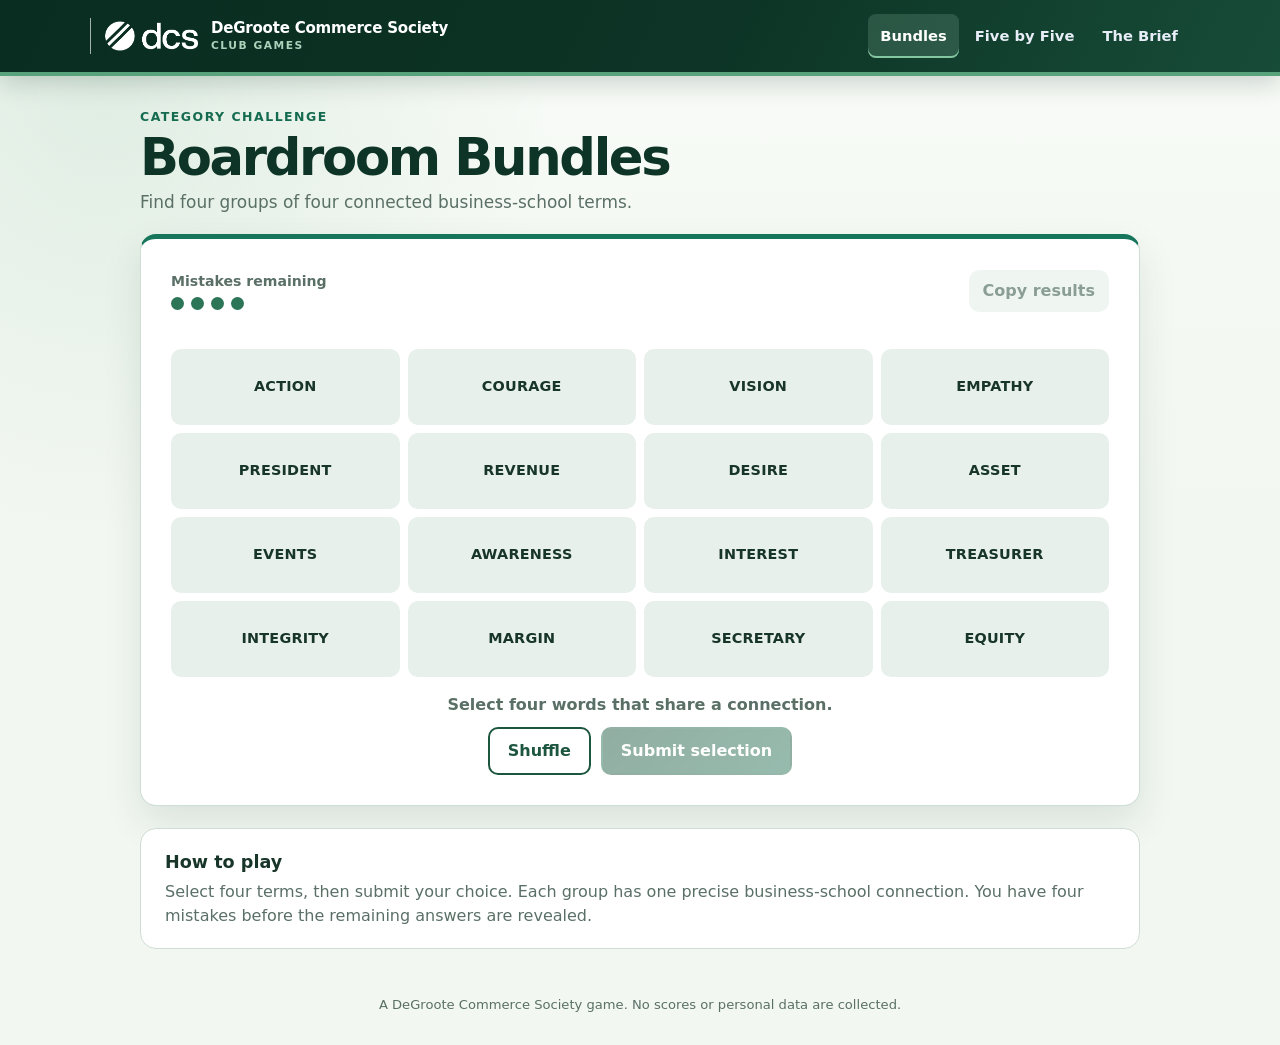
==== connections.html @ b082d0bd "whole app" ====
<!doctype html>
<html lang="en">
<head>
  <meta charset="utf-8">
  <meta name="viewport" content="width=device-width, initial-scale=1">
  <meta name="description" content="Boardroom Bundles, a business-themed category matching game from the DeGroote Commerce Society.">
  <title>Boardroom Bundles | DeGroote Commerce Society</title>
  <link rel="stylesheet" href="css/styles.css">
  <script src="js/shared.js" defer></script>
  <script src="js/connections.js" defer></script>
</head>
<body>
  <a class="skip-link" href="#game">Skip to game</a>
  <header class="site-header">
    <div class="header-inner">
      <a class="brand" href="connections.html" aria-label="DeGroote Commerce Society Games home">
        <img class="brand-logo" src="dcslogo1.png" alt="" width="147" height="50">
        <span class="brand-copy"><strong>DeGroote Commerce Society</strong><small>Club Games</small></span>
      </a>
      <nav aria-label="Game navigation">
        <a href="connections.html" aria-current="page">Bundles</a>
        <a href="word-game.html">Five by Five</a>
        <a href="crossword.html">The Brief</a>
      </nav>
    </div>
  </header>

  <main class="page-shell" id="game">
    <section class="game-heading">
      <p class="eyebrow">Category challenge</p>
      <h1>Boardroom Bundles</h1>
      <p>Find four groups of four connected business-school terms.</p>
    </section>

    <section class="game-card connections-game" aria-labelledby="connections-title">
      <div class="game-toolbar">
        <div>
          <h2 id="connections-title" class="sr-only">Boardroom Bundles game</h2>
          <p class="status-label">Mistakes remaining</p>
          <div id="mistakes" class="mistake-dots" aria-label="Four mistakes remaining"></div>
        </div>
        <button id="copy-results" class="button button-quiet" type="button" disabled>Copy results</button>
      </div>

      <div id="solved-groups" class="solved-groups" aria-label="Solved categories"></div>
      <div id="word-grid" class="word-grid" aria-label="Select four related words"></div>
      <p id="game-message" class="game-message" role="status" aria-live="polite">Select four words that share a connection.</p>

      <div class="button-row">
        <button id="shuffle" class="button button-secondary" type="button">Shuffle</button>
        <button id="submit" class="button button-primary" type="button" disabled>Submit selection</button>
      </div>
    </section>

    <section class="instructions" aria-labelledby="how-to-play">
      <h2 id="how-to-play">How to play</h2>
      <p>Select four terms, then submit your choice. Each group has one precise business-school connection. You have four mistakes before the remaining answers are revealed.</p>
    </section>
  </main>

  <footer><p>A DeGroote Commerce Society game. No scores or personal data are collected.</p></footer>
</body>
</html>
---- css/styles.css ----
:root {
  --ink: #18352a;
  --muted: #5a7067;
  --paper: #ffffff;
  --canvas: #f2f7f1;
  --navy: #1d563f;
  --navy-dark: #0d3426;
  --teal: #16755a;
  --gold: #d8ad4a;
  --coral: #b45745;
  --violet: #47725e;
  --line: #cfded5;
  --soft: #e7f0ea;
  --focus: #f3c969;
  --correct: #23704f;
  --present: #9a6800;
  --absent: #5b6963;
  --danger: #a83232;
  --radius: 16px;
  --shadow: 0 16px 38px rgb(13 52 38 / 10%);
}

* { box-sizing: border-box; }

html { color-scheme: light; }

body {
  margin: 0;
  min-width: 320px;
  color: var(--ink);
  background:
    radial-gradient(circle at 8% 8%, rgb(196 222 204 / 45%), transparent 28rem),
    linear-gradient(180deg, #f8fbf7 0, var(--canvas) 32rem);
  font-family: Inter, ui-sans-serif, system-ui, -apple-system, BlinkMacSystemFont, "Segoe UI", sans-serif;
  line-height: 1.5;
}

button, input { font: inherit; }

button { touch-action: manipulation; }

a { color: inherit; }

.skip-link {
  position: fixed;
  z-index: 100;
  top: 8px;
  left: 8px;
  padding: 10px 14px;
  transform: translateY(-150%);
  border-radius: 8px;
  color: white;
  background: var(--navy);
}

.skip-link:focus { transform: none; }

:focus-visible {
  outline: 3px solid var(--focus);
  outline-offset: 3px;
}

.site-header {
  color: white;
  background: linear-gradient(115deg, #092d20, var(--navy-dark) 56%, #174c38);
  border-bottom: 4px solid #58a27c;
  box-shadow: 0 6px 24px rgb(8 40 29 / 20%);
}

.header-inner {
  width: min(1100px, calc(100% - 32px));
  min-height: 72px;
  margin: auto;
  display: flex;
  align-items: center;
  justify-content: space-between;
  gap: 24px;
}

.brand {
  display: flex;
  align-items: center;
  gap: 13px;
  font-weight: 800;
  text-decoration: none;
  letter-spacing: -.02em;
}

.brand-logo {
  width: 108px;
  height: auto;
  display: block;
  filter: invert(1);
}

.brand-copy {
  display: grid;
  line-height: 1.08;
}

.brand-copy strong {
  font-size: .94rem;
  letter-spacing: -.015em;
}

.brand-copy small {
  margin-top: 4px;
  color: #abd2bb;
  font-size: .67rem;
  font-weight: 800;
  letter-spacing: .14em;
  text-transform: uppercase;
}

nav { display: flex; gap: 4px; }

nav a {
  min-height: 44px;
  padding: 10px 12px;
  border-radius: 8px;
  display: flex;
  align-items: center;
  color: #e8eef8;
  font-size: .92rem;
  font-weight: 700;
  text-decoration: none;
}

nav a:hover, nav a[aria-current="page"] { color: white; background: rgb(185 226 202 / 16%); }
nav a[aria-current="page"] { box-shadow: inset 0 -2px 0 #83c69f; }

.page-shell { width: min(1000px, calc(100% - 32px)); margin: 0 auto; }

.game-heading { padding: 32px 0 18px; }

.eyebrow {
  margin: 0 0 4px;
  color: #146b50;
  font-size: .78rem;
  font-weight: 850;
  letter-spacing: .12em;
  text-transform: uppercase;
}

h1, h2, h3, p { margin-top: 0; }

h1 { margin-bottom: 6px; font-size: clamp(2rem, 6vw, 3.2rem); line-height: 1.05; letter-spacing: -.045em; }
h1 { color: var(--navy-dark); }
.game-heading p:last-child { margin: 0; color: var(--muted); font-size: 1.06rem; }

.game-card, .instructions {
  border: 1px solid var(--line);
  border-radius: var(--radius);
  background: var(--paper);
  box-shadow: var(--shadow);
}

.game-card { padding: clamp(16px, 4vw, 30px); }
.game-card { border-top: 5px solid var(--teal); }

.instructions { margin: 22px 0 36px; padding: 20px 24px; box-shadow: none; }
.instructions h2 { margin-bottom: 5px; font-size: 1.1rem; }
.instructions p { margin: 0; color: var(--muted); }

.game-toolbar { min-height: 44px; display: flex; align-items: center; justify-content: space-between; gap: 16px; }
.status-label { margin: 0; color: var(--muted); font-size: .88rem; font-weight: 750; }
.game-message { min-height: 24px; margin: 16px 0 10px; text-align: center; color: var(--muted); font-weight: 700; }
.game-message.is-error { color: var(--danger); }
.game-message.is-success { color: var(--correct); }

.button-row { display: flex; flex-wrap: wrap; justify-content: center; gap: 10px; }
.button {
  min-height: 46px;
  padding: 10px 18px;
  border: 2px solid transparent;
  border-radius: 10px;
  cursor: pointer;
  font-weight: 800;
}
.button-primary { color: white; background: linear-gradient(135deg, var(--navy), #267357); }
.button-primary:hover { background: var(--navy-dark); }
.button-secondary { color: var(--navy); border-color: var(--navy); background: white; }
.button-secondary:hover { background: var(--soft); }
.button-quiet { min-height: 40px; padding: 7px 12px; color: var(--navy-dark); background: #dfede4; }
.button:disabled { cursor: not-allowed; opacity: .48; }

.mistake-dots { display: flex; gap: 7px; margin-top: 5px; }
.mistake-dot { width: 13px; height: 13px; border-radius: 50%; background: #2c7657; }
.mistake-dot.used { border: 2px solid var(--line); background: transparent; }

.word-grid { display: grid; grid-template-columns: repeat(4, 1fr); gap: 8px; margin-top: 18px; }
.word-tile {
  min-width: 0;
  min-height: 76px;
  padding: 8px 5px;
  border: 2px solid transparent;
  border-radius: 10px;
  color: var(--ink);
  background: var(--soft);
  overflow-wrap: anywhere;
  cursor: pointer;
  font-size: clamp(.68rem, 2.1vw, .9rem);
  font-weight: 850;
  letter-spacing: .015em;
  line-height: 1.1;
  text-transform: uppercase;
}
.word-tile:hover { border-color: #aab5c7; }
.word-tile[aria-pressed="true"] { color: white; border-color: var(--navy-dark); background: linear-gradient(145deg, #174b37, #246b50); }
.solved-groups { display: grid; gap: 8px; margin-top: 18px; }
.solved-group { padding: 12px; border-radius: 10px; text-align: center; color: #101828; }
.solved-group h3 { margin: 0 0 2px; font-size: .98rem; }
.solved-group p { margin: 0; font-size: .8rem; font-weight: 750; text-transform: uppercase; }
.group-0 { background: #cde8d5; border-left: 6px solid #1f6849; }
.group-1 { background: #b9dfd5; border-left: 6px solid #0f6d61; }
.group-2 { background: #dce7be; border-left: 6px solid #647a24; }
.group-3 { background: #a9d0b8; border-left: 6px solid #315d40; }

.guess-grid { display: grid; gap: 6px; width: min(350px, 100%); margin: 14px auto; }
.guess-row { display: grid; grid-template-columns: repeat(5, 1fr); gap: 6px; }
.letter-tile {
  aspect-ratio: 1;
  display: grid;
  place-items: center;
  border: 2px solid #bac3d1;
  border-radius: 7px;
  font-size: clamp(1.25rem, 6vw, 1.8rem);
  font-weight: 850;
  text-transform: uppercase;
}
.letter-tile.filled { border-color: var(--navy); }
.letter-tile.correct, .key.correct { color: white; border-color: var(--correct); background: var(--correct); }
.letter-tile.present, .key.present { color: white; border-color: var(--present); background: var(--present); }
.letter-tile.absent, .key.absent { color: white; border-color: var(--absent); background: var(--absent); }
.letter-tile::after { font-size: 0; }
.letter-tile.correct::after { content: "right place"; }
.letter-tile.present::after { content: "wrong place"; }
.letter-tile.absent::after { content: "not in word"; }

.keyboard { display: grid; gap: 6px; max-width: 560px; margin: 18px auto 0; }
.keyboard-row { display: flex; justify-content: center; gap: 5px; }
.key {
  height: 50px;
  min-width: 0;
  flex: 1;
  padding: 0 3px;
  border: 0;
  border-radius: 6px;
  color: var(--ink);
  background: #dce8e0;
  cursor: pointer;
  font-size: clamp(.72rem, 2.5vw, .9rem);
  font-weight: 850;
}
.key.wide { flex: 1.6; font-size: .7rem; }

.active-clue { margin-bottom: 18px; padding: 12px 14px; border-left: 5px solid var(--teal); background: #e3f1e8; font-weight: 750; }
.crossword-layout { display: grid; grid-template-columns: minmax(300px, 480px) minmax(230px, 1fr); gap: 28px; align-items: start; }
.crossword-grid { display: grid; grid-template-columns: repeat(7, 1fr); border: 2px solid var(--navy-dark); background: var(--navy-dark); gap: 1px; }
.crossword-cell {
  position: relative;
  aspect-ratio: 1;
  min-width: 0;
  padding: 0;
  border: 0;
  border-radius: 0;
  display: grid;
  place-items: center;
  color: var(--ink);
  background: white;
  cursor: pointer;
  font-size: clamp(1rem, 5vw, 1.8rem);
  font-weight: 800;
  text-transform: uppercase;
}
.crossword-cell.block { background: var(--navy-dark); cursor: default; }
.crossword-cell.in-word { background: #d8ecdf; }
.crossword-cell.active { background: #f3d27e; }
.crossword-cell.incorrect { color: var(--danger); background: #fbe2df; }
.crossword-cell.revealed { color: #4d6e55; }
.cell-number { position: absolute; top: 1px; left: 3px; font-size: clamp(.46rem, 1.5vw, .66rem); font-weight: 800; line-height: 1; }
.clue-panel { display: grid; grid-template-columns: 1fr 1fr; gap: 20px; }
.clue-panel h3 { margin-bottom: 7px; padding-bottom: 5px; border-bottom: 2px solid var(--teal); }
.clue-list { margin: 0; padding-left: 30px; }
.clue-list li { margin-bottom: 8px; padding: 4px; border-radius: 5px; cursor: pointer; }
.clue-list li.active { background: #d8ecdf; font-weight: 750; }

footer { padding: 10px 16px 30px; text-align: center; color: var(--muted); font-size: .82rem; }
footer p { margin: 0; }
.sr-only { position: absolute; width: 1px; height: 1px; padding: 0; margin: -1px; overflow: hidden; clip: rect(0, 0, 0, 0); white-space: nowrap; border: 0; }

@media (max-width: 720px) {
  .header-inner { min-height: auto; padding: 12px 0; flex-direction: column; gap: 8px; }
  nav { width: 100%; justify-content: center; }
  nav a { padding: 8px 9px; font-size: .8rem; }
  .game-heading { padding-top: 24px; }
  .crossword-layout { grid-template-columns: 1fr; }
  .clue-panel { grid-template-columns: 1fr 1fr; }
}

@media (max-width: 440px) {
  .page-shell { width: min(100% - 20px, 1000px); }
  .brand-logo { width: 82px; }
  .brand-copy strong { font-size: .78rem; }
  .brand-copy small { font-size: .58rem; }
  .game-card { border-radius: 12px; }
  .word-grid { gap: 5px; }
  .word-tile { min-height: 64px; font-size: .62rem; }
  .clue-panel { grid-template-columns: 1fr; }
  .crossword-cell { font-size: 1.15rem; }
  .button-row .button { flex: 1 1 auto; }
}

@media (prefers-reduced-motion: reduce) {
  *, *::before, *::after { scroll-behavior: auto !important; transition: none !important; }
}
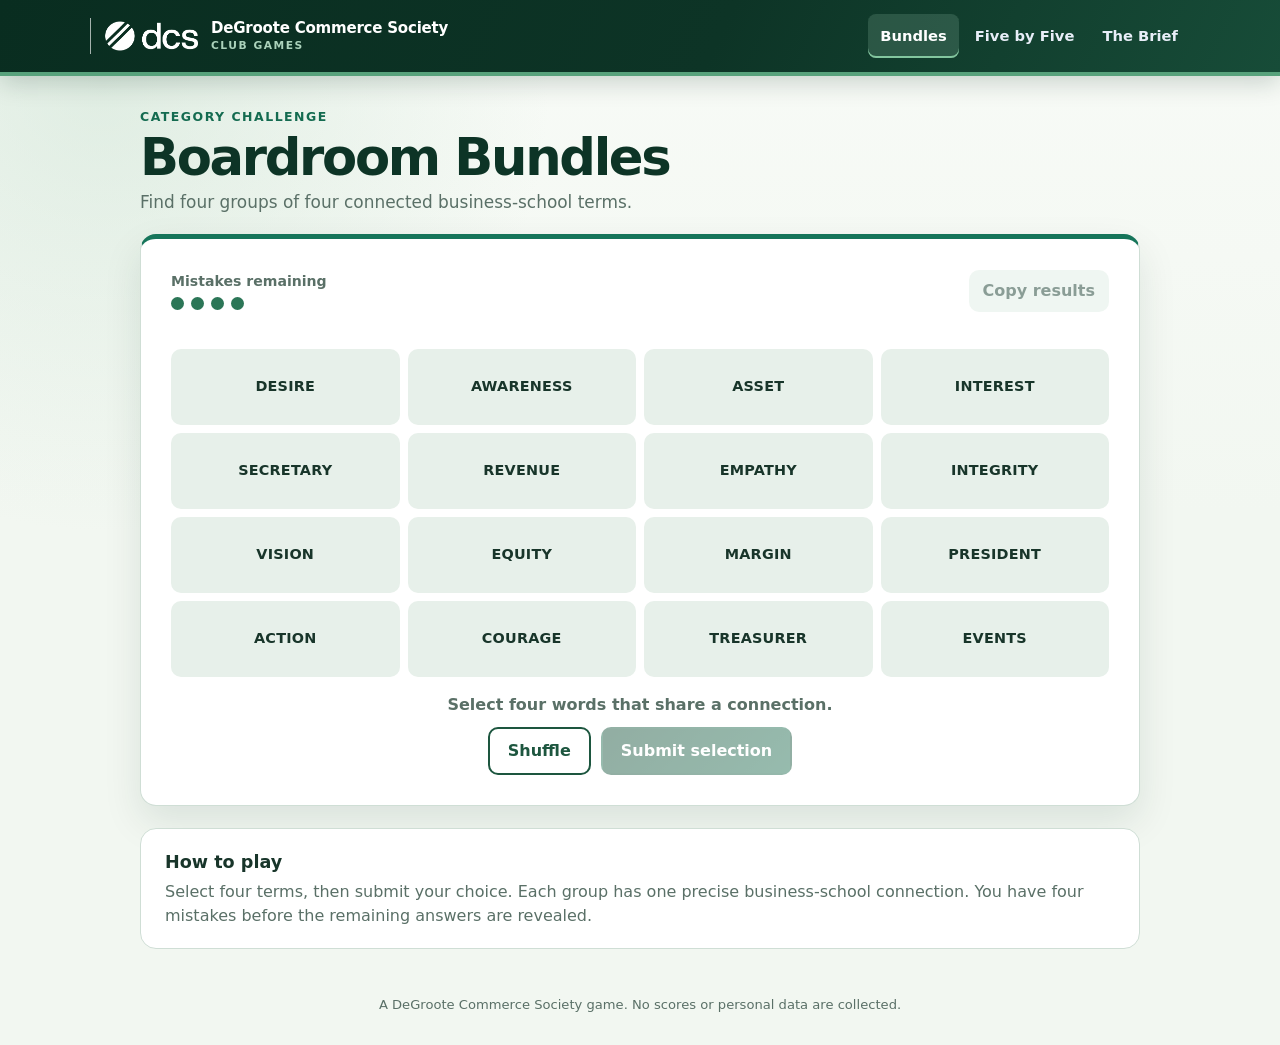
==== commit 650532cc: "fixed hierarchy" ====
--- a/connections.html
+++ b/connections.html
@@ -13,8 +13,8 @@
   <a class="skip-link" href="#game">Skip to game</a>
   <header class="site-header">
     <div class="header-inner">
-      <a class="brand" href="connections.html" aria-label="DeGroote Commerce Society Games home">
-        <img class="brand-logo" src="dcslogo1.png" alt="" width="147" height="50">
+      <a class="brand" href="index.html" aria-label="DeGroote Commerce Society Games home">
+        <img class="brand-logo" src="assets/images/dcs-logo.png" alt="" width="147" height="50">
         <span class="brand-copy"><strong>DeGroote Commerce Society</strong><small>Club Games</small></span>
       </a>
       <nav aria-label="Game navigation">
--- a/css/styles.css
+++ b/css/styles.css
@@ -162,6 +162,40 @@
 .instructions h2 { margin-bottom: 5px; font-size: 1.1rem; }
 .instructions p { margin: 0; color: var(--muted); }
 
+.landing { padding-bottom: 28px; }
+
+.landing-hero {
+  max-width: 720px;
+  padding: clamp(44px, 8vw, 86px) 0 30px;
+}
+
+.landing-hero h1 { font-size: clamp(2.7rem, 8vw, 5.2rem); }
+.landing-hero > p:last-child { max-width: 640px; margin: 16px 0 0; color: var(--muted); font-size: clamp(1rem, 2.5vw, 1.2rem); }
+
+.game-menu { display: grid; grid-template-columns: repeat(3, 1fr); gap: 16px; }
+
+.game-menu-card {
+  min-height: 280px;
+  padding: 24px;
+  border: 1px solid var(--line);
+  border-top: 5px solid var(--teal);
+  border-radius: var(--radius);
+  display: flex;
+  flex-direction: column;
+  color: var(--ink);
+  background: var(--paper);
+  box-shadow: var(--shadow);
+  text-decoration: none;
+}
+
+.game-menu-card:hover { border-top-color: var(--focus); transform: translateY(-2px); }
+.game-menu-card:focus-visible { outline-offset: 5px; }
+.game-number { color: #77a58e; font-size: .82rem; font-weight: 850; letter-spacing: .14em; }
+.game-type { margin: 28px 0 5px; color: var(--teal); font-size: .72rem; font-weight: 850; letter-spacing: .1em; text-transform: uppercase; }
+.game-menu-card h2 { margin-bottom: 9px; color: var(--navy-dark); font-size: 1.45rem; letter-spacing: -.025em; }
+.game-menu-card div > p:last-child { color: var(--muted); }
+.play-link { margin-top: auto; color: var(--navy); font-weight: 850; }
+
 .game-toolbar { min-height: 44px; display: flex; align-items: center; justify-content: space-between; gap: 16px; }
 .status-label { margin: 0; color: var(--muted); font-size: .88rem; font-weight: 750; }
 .game-message { min-height: 24px; margin: 16px 0 10px; text-align: center; color: var(--muted); font-weight: 700; }
@@ -296,6 +330,8 @@
   .game-heading { padding-top: 24px; }
   .crossword-layout { grid-template-columns: 1fr; }
   .clue-panel { grid-template-columns: 1fr 1fr; }
+  .game-menu { grid-template-columns: 1fr; }
+  .game-menu-card { min-height: 220px; }
 }
 
 @media (max-width: 440px) {
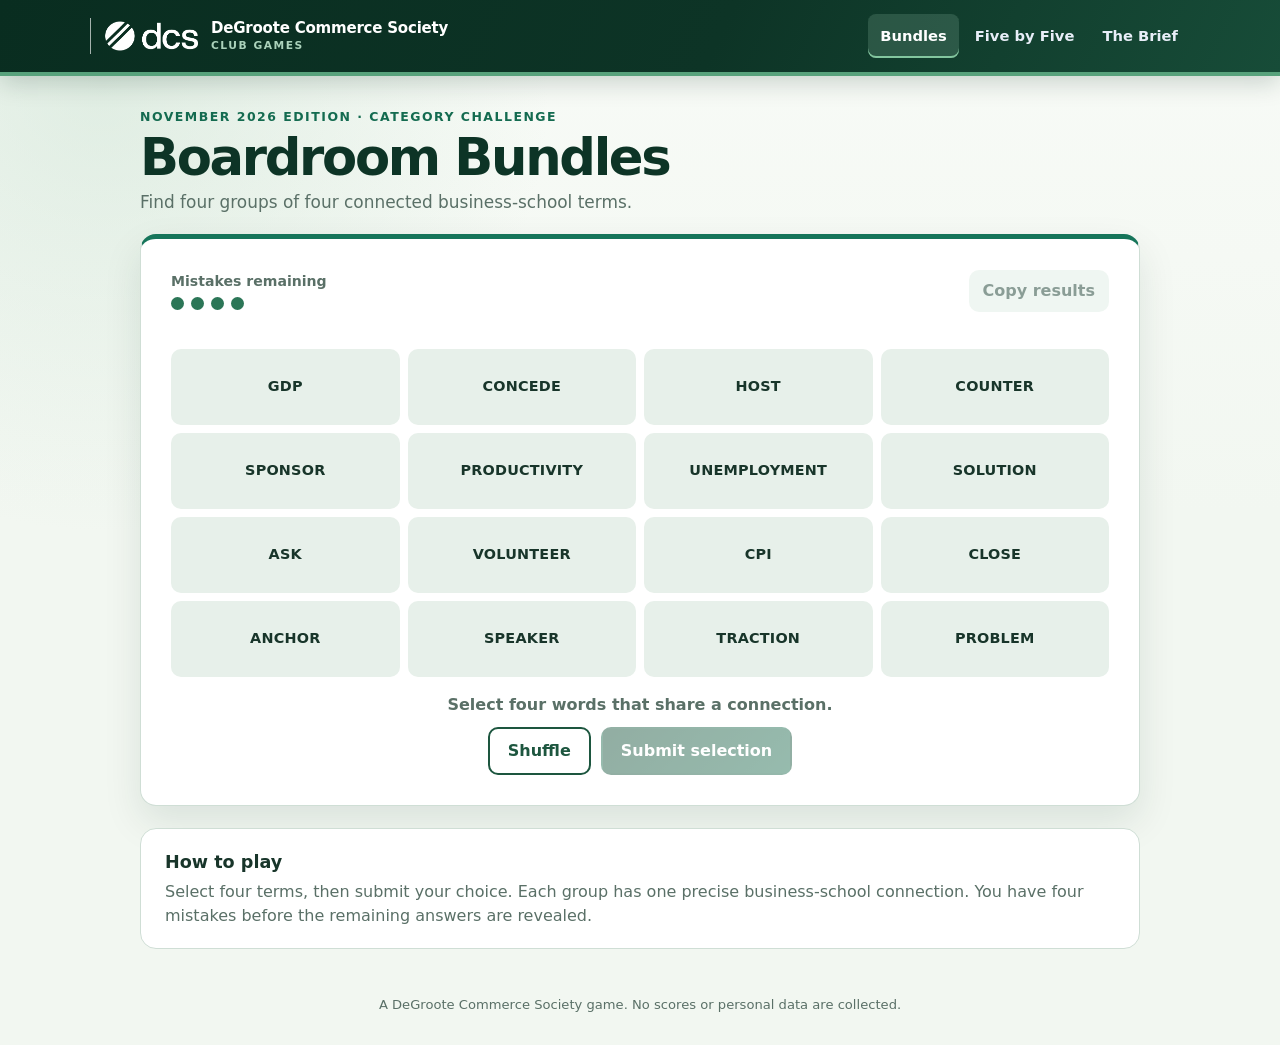
==== commit ec22b459: "Update games for November 2026 edition" ====
--- a/connections.html
+++ b/connections.html
@@ -27,7 +27,7 @@
 
   <main class="page-shell" id="game">
     <section class="game-heading">
-      <p class="eyebrow">Category challenge</p>
+      <p class="eyebrow">November 2026 edition · Category challenge</p>
       <h1>Boardroom Bundles</h1>
       <p>Find four groups of four connected business-school terms.</p>
     </section>
